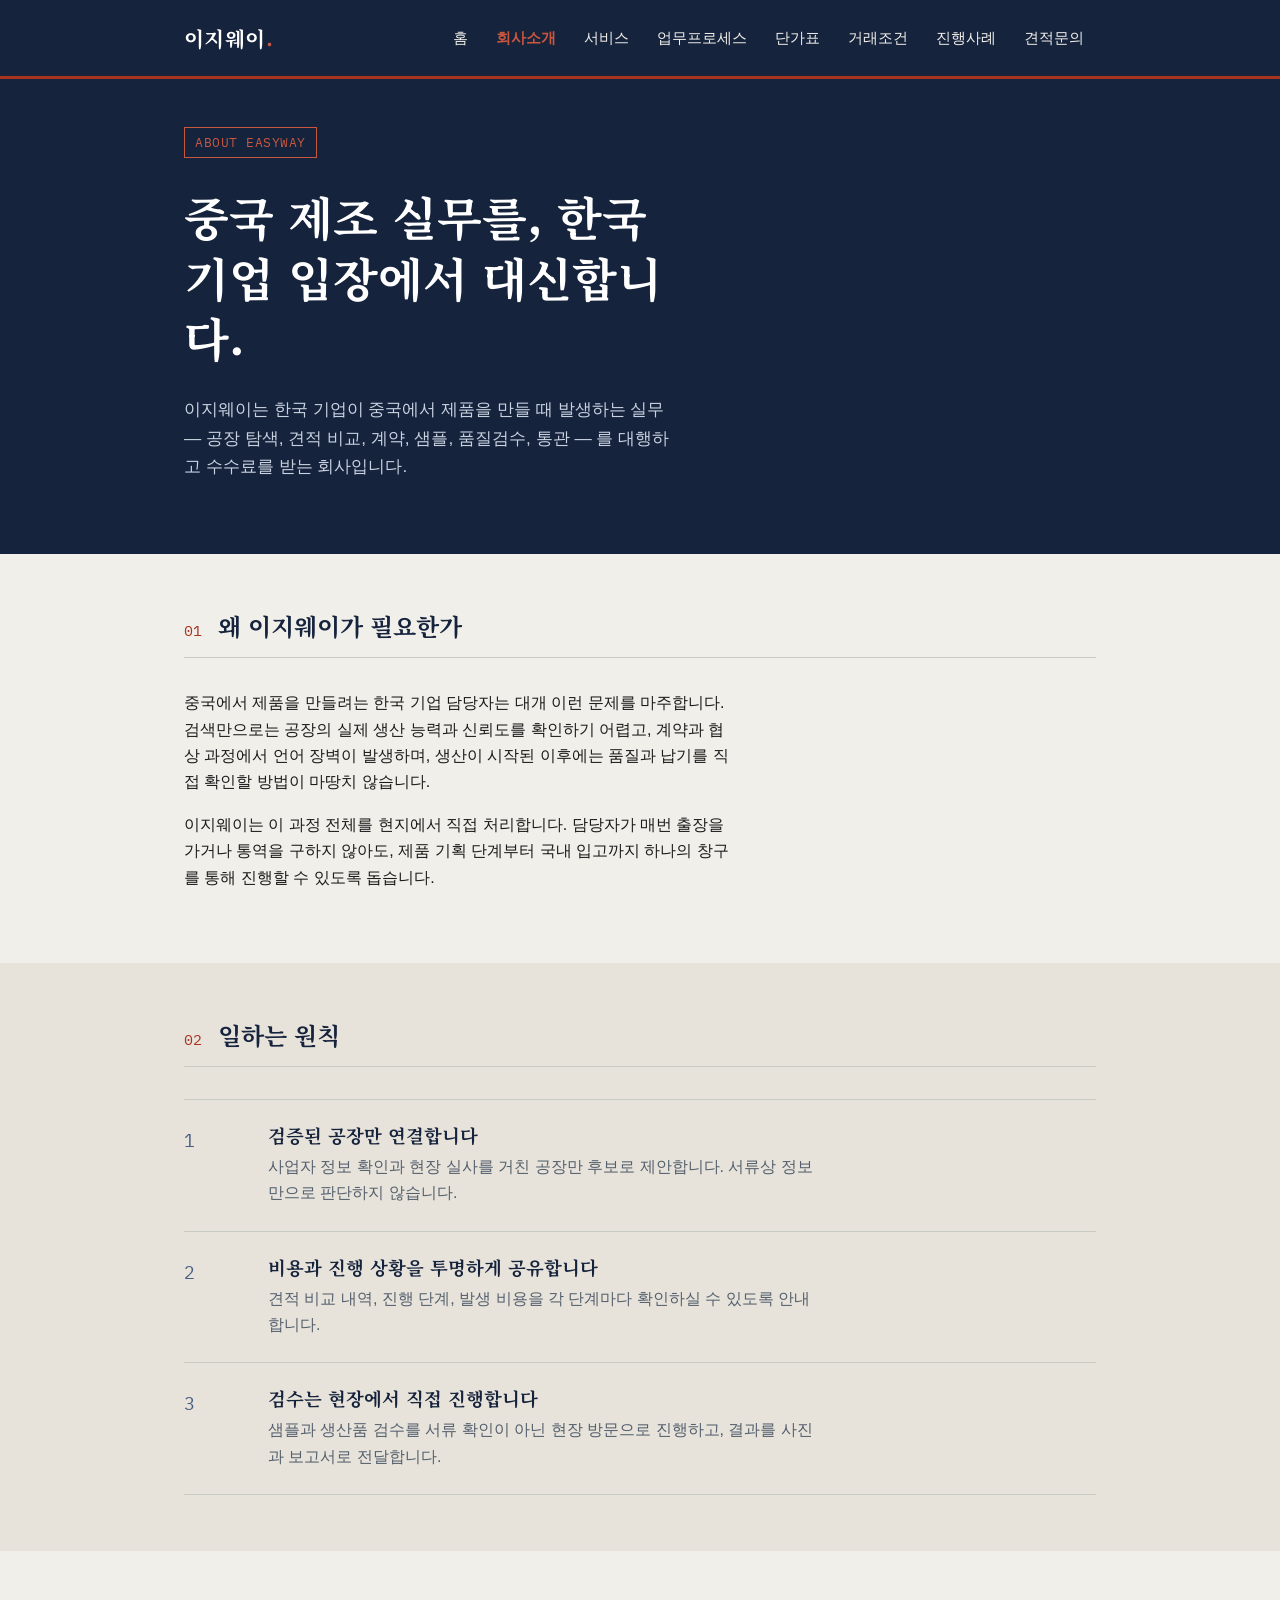
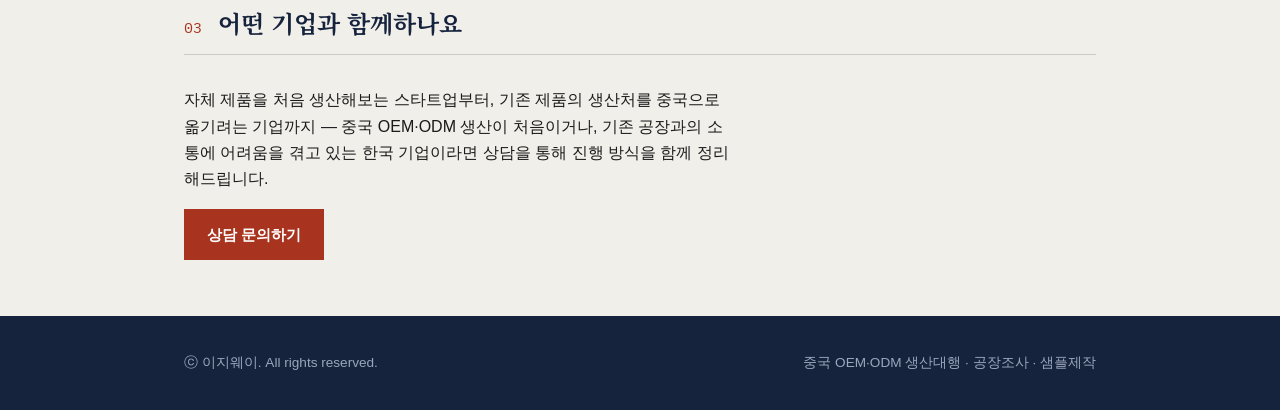
==== about.html @ d4799c17 "Add files via upload" ====
<!DOCTYPE html>
<html lang="ko">
<head>
<meta charset="UTF-8">
<meta name="viewport" content="width=device-width, initial-scale=1.0">
<title>회사소개 | 이지웨이</title>
<meta name="description" content="이지웨이는 한국 기업의 중국 OEM·ODM 생산을 대행하는 회사입니다.">
<link rel="stylesheet" href="style.css">
</head>
<body>

<header class="site-header">
  <div class="wrap">
    <a href="index.html" class="brand">이지웨이<span>.</span></a>
    <nav class="main-nav" aria-label="주요 메뉴">
      <ul>
        <li><a href="index.html">홈</a></li>
        <li><a href="about.html" aria-current="page">회사소개</a></li>
        <li><a href="services.html">서비스</a></li>
        <li><a href="process.html">업무프로세스</a></li>
        <li><a href="pricing.html">단가표</a></li>
        <li><a href="terms.html">거래조건</a></li>
        <li><a href="cases.html">진행사례</a></li>
        <li><a href="contact.html">견적문의</a></li>
      </ul>
    </nav>
  </div>
</header>

<section class="hero" style="padding: 48px 0 56px;">
  <div class="wrap">
    <span class="hero-eyebrow">ABOUT EASYWAY</span>
    <h1>중국 제조 실무를, 한국 기업 입장에서 대신합니다.</h1>
    <p class="lede">이지웨이는 한국 기업이 중국에서 제품을 만들 때 발생하는 실무 — 공장 탐색, 견적 비교, 계약, 샘플, 품질검수, 통관 — 를 대행하고 수수료를 받는 회사입니다.</p>
  </div>
</section>

<section>
  <div class="wrap">
    <div class="section-head">
      <span class="section-num">01</span>
      <h2>왜 이지웨이가 필요한가</h2>
    </div>
    <p>중국에서 제품을 만들려는 한국 기업 담당자는 대개 이런 문제를 마주합니다. 검색만으로는 공장의 실제 생산 능력과 신뢰도를 확인하기 어렵고, 계약과 협상 과정에서 언어 장벽이 발생하며, 생산이 시작된 이후에는 품질과 납기를 직접 확인할 방법이 마땅치 않습니다.</p>
    <p>이지웨이는 이 과정 전체를 현지에서 직접 처리합니다. 담당자가 매번 출장을 가거나 통역을 구하지 않아도, 제품 기획 단계부터 국내 입고까지 하나의 창구를 통해 진행할 수 있도록 돕습니다.</p>
  </div>
</section>

<section class="alt">
  <div class="wrap">
    <div class="section-head">
      <span class="section-num">02</span>
      <h2>일하는 원칙</h2>
    </div>
    <div class="service-list">
      <div class="service-row">
        <span class="num">1</span>
        <div>
          <h3>검증된 공장만 연결합니다</h3>
          <p>사업자 정보 확인과 현장 실사를 거친 공장만 후보로 제안합니다. 서류상 정보만으로 판단하지 않습니다.</p>
        </div>
      </div>
      <div class="service-row">
        <span class="num">2</span>
        <div>
          <h3>비용과 진행 상황을 투명하게 공유합니다</h3>
          <p>견적 비교 내역, 진행 단계, 발생 비용을 각 단계마다 확인하실 수 있도록 안내합니다.</p>
        </div>
      </div>
      <div class="service-row">
        <span class="num">3</span>
        <div>
          <h3>검수는 현장에서 직접 진행합니다</h3>
          <p>샘플과 생산품 검수를 서류 확인이 아닌 현장 방문으로 진행하고, 결과를 사진과 보고서로 전달합니다.</p>
        </div>
      </div>
    </div>
  </div>
</section>

<section>
  <div class="wrap">
    <div class="section-head">
      <span class="section-num">03</span>
      <h2>어떤 기업과 함께하나요</h2>
    </div>
    <p>자체 제품을 처음 생산해보는 스타트업부터, 기존 제품의 생산처를 중국으로 옮기려는 기업까지 — 중국 OEM·ODM 생산이 처음이거나, 기존 공장과의 소통에 어려움을 겪고 있는 한국 기업이라면 상담을 통해 진행 방식을 함께 정리해드립니다.</p>
    <a href="contact.html" class="btn btn-primary">상담 문의하기</a>
  </div>
</section>

<footer class="site-footer">
  <div class="wrap">
    <span>ⓒ 이지웨이. All rights reserved.</span>
    <span>중국 OEM·ODM 생산대행 · 공장조사 · 샘플제작</span>
  </div>
</footer>

</body>
</html>
---- style.css ----
/* =========================================================
   이지웨이 (EasyWay) — 중국 수입대행 / OEM·ODM 에이전시
   디자인 컨셉: 무역서류·통관 문서의 정직함
   세리프 헤드라인(계약서 느낌) + 실무형 산세리프 본문
   + 모노스페이스 숫자(견적서/단가표 느낌)
   ========================================================= */

@import url('https://fonts.googleapis.com/css2?family=Noto+Serif+KR:wght@500;700&family=Pretendard:wght@400;500;600&family=IBM+Plex+Mono:wght@500;600&display=swap');

:root {
  --navy-900: #16233D;
  --navy-700: #2B3E5E;
  --navy-500: #4A5F82;
  --paper: #F1EFEA;
  --paper-alt: #E7E3DA;
  --white: #FFFFFF;
  --ink: #1B1B1B;
  --ink-soft: #55606E;
  --line: #C9CCC4;
  --stamp: #A8341F;
  --stamp-soft: #C7573F;

  --font-display: 'Noto Serif KR', serif;
  --font-body: 'Pretendard', -apple-system, sans-serif;
  --font-mono: 'IBM Plex Mono', monospace;

  --max-width: 960px;
}

* { box-sizing: border-box; }

html { scroll-behavior: smooth; }

body {
  margin: 0;
  font-family: var(--font-body);
  color: var(--ink);
  background: var(--paper);
  line-height: 1.65;
  -webkit-font-smoothing: antialiased;
}

a { color: inherit; }

a:focus-visible,
button:focus-visible,
input:focus-visible,
textarea:focus-visible {
  outline: 2px solid var(--stamp);
  outline-offset: 3px;
}

h1, h2, h3 {
  font-family: var(--font-display);
  font-weight: 700;
  line-height: 1.3;
  margin: 0;
  color: var(--navy-900);
}

p { margin: 0 0 1em; max-width: 62ch; }

.wrap {
  max-width: var(--max-width);
  margin: 0 auto;
  padding: 0 24px;
}

/* ---------- Header / Nav ---------- */
.site-header {
  background: var(--navy-900);
  color: var(--paper);
  border-bottom: 3px solid var(--stamp);
}

.site-header .wrap {
  display: flex;
  align-items: center;
  justify-content: space-between;
  padding-top: 18px;
  padding-bottom: 18px;
  flex-wrap: wrap;
  gap: 12px;
}

.brand {
  font-family: var(--font-display);
  font-size: 1.3rem;
  font-weight: 700;
  color: var(--white);
  text-decoration: none;
  letter-spacing: 0.02em;
}

.brand span {
  color: var(--stamp-soft);
}

nav.main-nav ul {
  list-style: none;
  display: flex;
  gap: 4px;
  margin: 0;
  padding: 0;
  flex-wrap: wrap;
}

nav.main-nav a {
  display: inline-block;
  padding: 8px 12px;
  font-size: 0.92rem;
  text-decoration: none;
  color: var(--paper);
  border-radius: 3px;
  transition: background 0.15s ease;
}

nav.main-nav a:hover {
  background: rgba(255,255,255,0.08);
}

nav.main-nav a[aria-current="page"] {
  color: var(--stamp-soft);
  font-weight: 600;
}

/* ---------- Hero ---------- */
.hero {
  background: var(--navy-900);
  color: var(--paper);
  padding: 64px 0 72px;
  position: relative;
}

.hero .wrap {
  display: grid;
  gap: 28px;
}

.hero-eyebrow {
  font-family: var(--font-mono);
  font-size: 0.8rem;
  color: var(--stamp-soft);
  border: 1px solid var(--stamp-soft);
  display: inline-block;
  padding: 4px 10px;
  width: fit-content;
  letter-spacing: 0.04em;
}

.hero h1 {
  color: var(--white);
  font-size: clamp(1.9rem, 4vw, 2.9rem);
  max-width: 18ch;
}

.hero p.lede {
  color: #C9D2E0;
  font-size: 1.08rem;
  max-width: 52ch;
}

.hero-actions {
  display: flex;
  gap: 12px;
  flex-wrap: wrap;
}

/* ---------- Buttons ---------- */
.btn {
  display: inline-block;
  padding: 12px 22px;
  font-size: 0.95rem;
  font-weight: 600;
  text-decoration: none;
  border: 1px solid transparent;
  cursor: pointer;
  font-family: var(--font-body);
}

.btn-primary {
  background: var(--stamp);
  color: var(--white);
}
.btn-primary:hover { background: var(--stamp-soft); }

.btn-ghost {
  background: transparent;
  color: var(--paper);
  border-color: rgba(255,255,255,0.4);
}
.btn-ghost:hover { border-color: var(--paper); }

/* ---------- Sections ---------- */
section { padding: 56px 0; }
section.alt { background: var(--paper-alt); }

.section-head {
  display: flex;
  align-items: baseline;
  gap: 16px;
  border-bottom: 1px solid var(--line);
  padding-bottom: 14px;
  margin-bottom: 32px;
  flex-wrap: wrap;
}

.section-num {
  font-family: var(--font-mono);
  color: var(--stamp);
  font-size: 0.95rem;
}

.section-head h2 {
  font-size: 1.5rem;
}

.section-sub {
  color: var(--ink-soft);
  font-size: 0.98rem;
  margin: -20px 0 32px;
  max-width: 60ch;
}

/* ---------- Service grid (not cards — bordered rows) ---------- */
.service-list {
  display: grid;
  gap: 0;
  border-top: 1px solid var(--line);
}

.service-row {
  display: grid;
  grid-template-columns: 64px 1fr;
  gap: 20px;
  padding: 24px 0;
  border-bottom: 1px solid var(--line);
}

.service-row .num {
  font-family: var(--font-mono);
  color: var(--navy-500);
  font-size: 1.1rem;
  padding-top: 2px;
}

.service-row h3 {
  font-size: 1.15rem;
  margin-bottom: 6px;
}

.service-row p { margin: 0; color: var(--ink-soft); }

/* ---------- Process steps ---------- */
.process-list {
  display: grid;
  gap: 0;
}

.process-step {
  display: grid;
  grid-template-columns: 88px 1fr;
  gap: 20px;
  position: relative;
  padding-bottom: 40px;
}

.process-step:last-child { padding-bottom: 0; }

.process-step .step-marker {
  font-family: var(--font-mono);
  font-size: 0.85rem;
  color: var(--white);
  background: var(--navy-900);
  width: 44px;
  height: 44px;
  display: flex;
  align-items: center;
  justify-content: center;
  position: relative;
  z-index: 1;
}

.process-step:not(:last-child)::before {
  content: '';
  position: absolute;
  left: 22px;
  top: 44px;
  bottom: -40px;
  width: 1px;
  background: var(--line);
}

.process-step h3 {
  font-size: 1.1rem;
  margin-bottom: 6px;
}

.process-step p { margin: 0; color: var(--ink-soft); }

/* ---------- Pricing table ---------- */
table.pricing {
  width: 100%;
  border-collapse: collapse;
  font-size: 0.95rem;
  background: var(--white);
}

table.pricing caption {
  text-align: left;
  font-family: var(--font-mono);
  font-size: 0.85rem;
  color: var(--ink-soft);
  margin-bottom: 10px;
}

table.pricing th, table.pricing td {
  border: 1px solid var(--line);
  padding: 14px 16px;
  text-align: left;
  vertical-align: top;
}

table.pricing thead th {
  background: var(--navy-900);
  color: var(--paper);
  font-family: var(--font-body);
  font-weight: 600;
  font-size: 0.9rem;
}

table.pricing td.figure {
  font-family: var(--font-mono);
  white-space: nowrap;
}

.note-box {
  border-left: 3px solid var(--stamp);
  background: var(--white);
  padding: 16px 20px;
  margin-top: 28px;
  font-size: 0.92rem;
  color: var(--ink-soft);
}

.note-box strong { color: var(--ink); }

/* ---------- Terms ---------- */
.terms-block { margin-bottom: 36px; }
.terms-block h3 {
  font-size: 1.1rem;
  border-bottom: 1px solid var(--line);
  padding-bottom: 10px;
  margin-bottom: 14px;
}
.terms-block ul { margin: 0; padding-left: 1.2em; color: var(--ink-soft); }
.terms-block li { margin-bottom: 6px; }

/* ---------- Contact ---------- */
.contact-grid {
  display: grid;
  grid-template-columns: 1fr 1fr;
  gap: 48px;
}

.contact-info dl {
  display: grid;
  grid-template-columns: auto 1fr;
  gap: 8px 16px;
  margin: 0;
}
.contact-info dt {
  font-family: var(--font-mono);
  color: var(--ink-soft);
  font-size: 0.85rem;
  padding-top: 3px;
}
.contact-info dd { margin: 0; }

form.inquiry-form {
  display: grid;
  gap: 14px;
}

form.inquiry-form label {
  display: block;
  font-size: 0.88rem;
  font-weight: 600;
  margin-bottom: 6px;
  color: var(--navy-900);
}

form.inquiry-form input,
form.inquiry-form select,
form.inquiry-form textarea {
  width: 100%;
  padding: 10px 12px;
  border: 1px solid var(--line);
  background: var(--white);
  font-family: var(--font-body);
  font-size: 0.95rem;
}

form.inquiry-form textarea { resize: vertical; min-height: 110px; }

/* ---------- Footer ---------- */
footer.site-footer {
  background: var(--navy-900);
  color: #9AA6BC;
  padding: 36px 0;
  font-size: 0.85rem;
}

footer.site-footer .wrap {
  display: flex;
  justify-content: space-between;
  flex-wrap: wrap;
  gap: 12px;
}

/* ---------- Responsive ---------- */
@media (max-width: 640px) {
  .contact-grid { grid-template-columns: 1fr; }
  .service-row { grid-template-columns: 40px 1fr; }
  .process-step { grid-template-columns: 44px 1fr; }
}

@media (prefers-reduced-motion: reduce) {
  html { scroll-behavior: auto; }
  * { transition: none !important; }
}
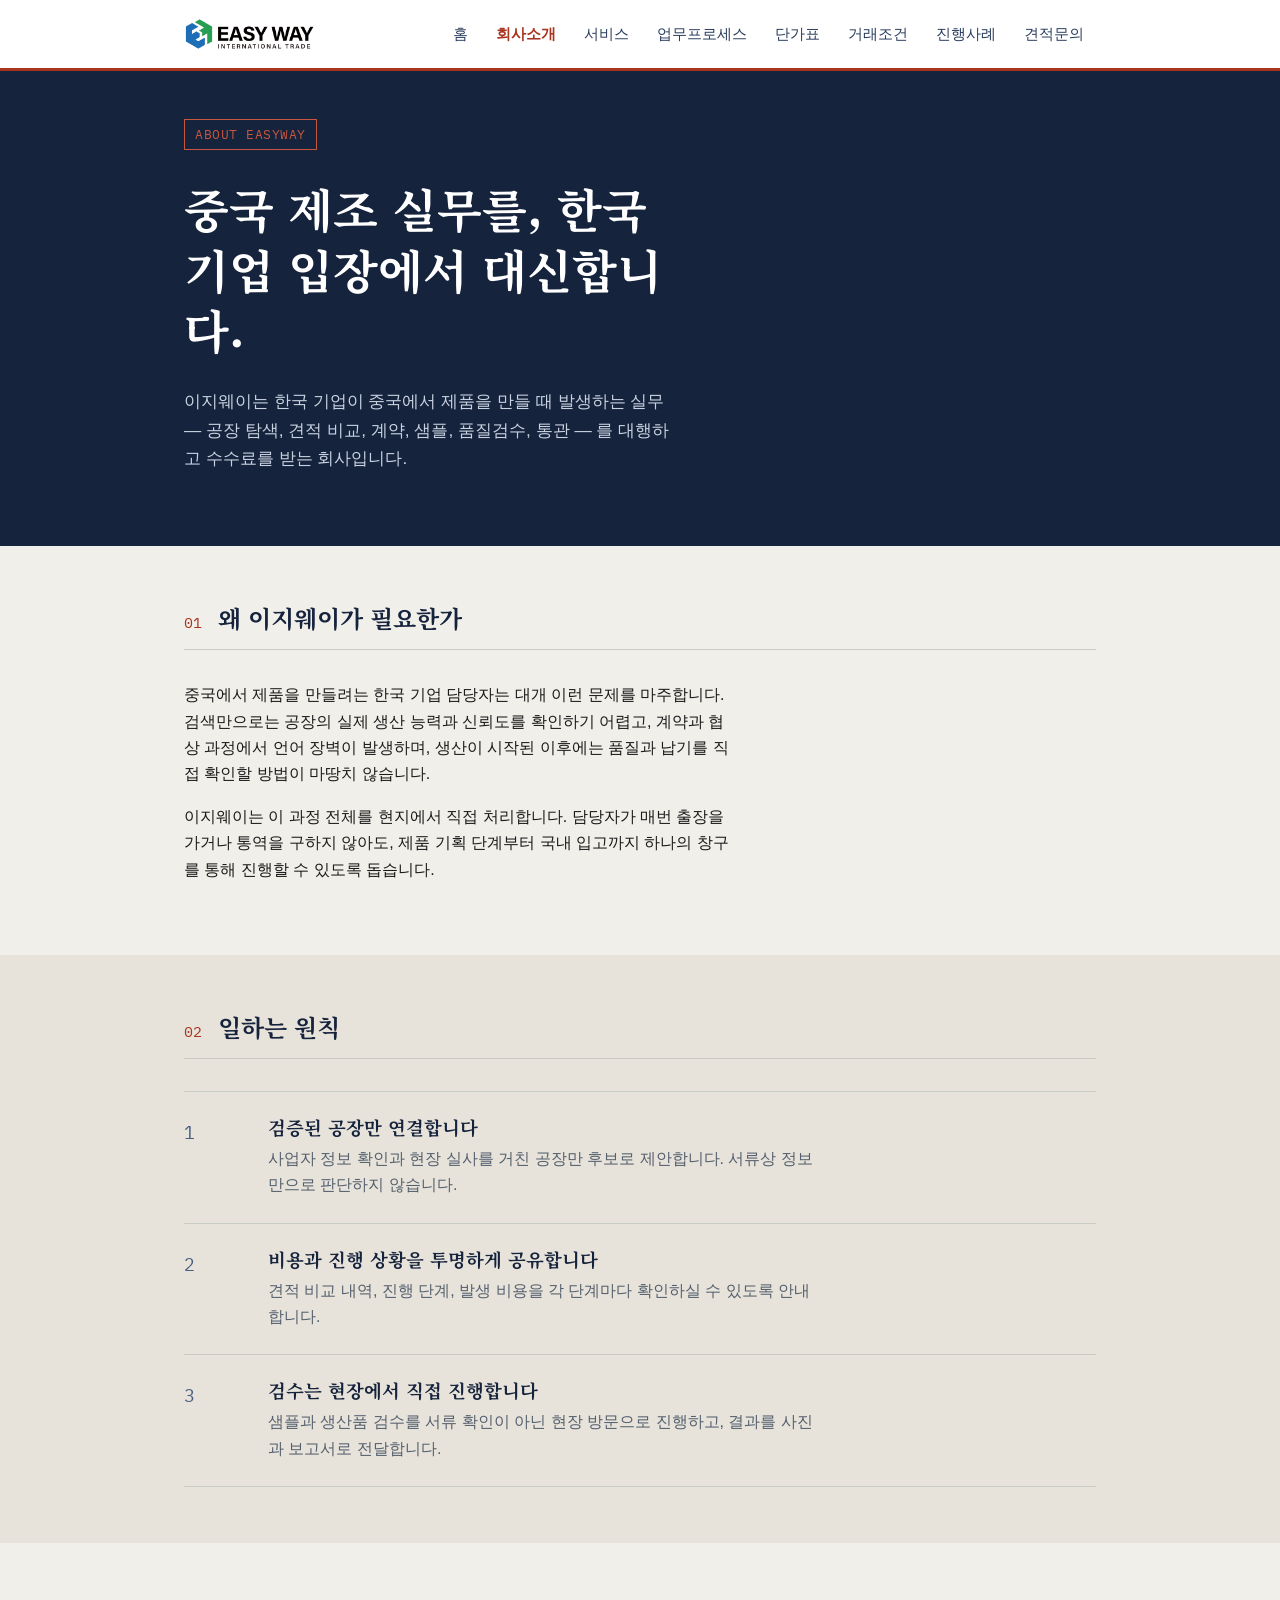
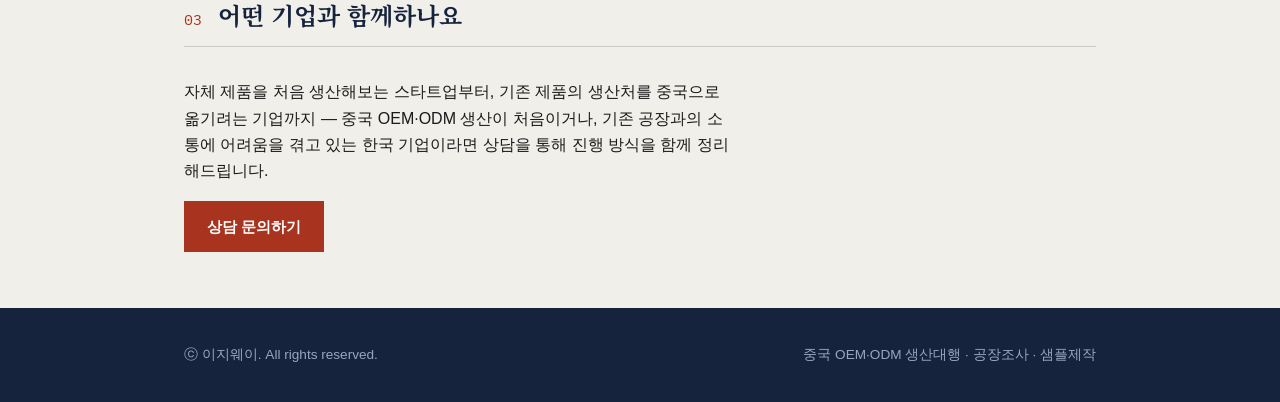
==== commit a5e5ec61: "Add files via upload" ====
--- a/about.html
+++ b/about.html
@@ -5,13 +5,14 @@
 <meta name="viewport" content="width=device-width, initial-scale=1.0">
 <title>회사소개 | 이지웨이</title>
 <meta name="description" content="이지웨이는 한국 기업의 중국 OEM·ODM 생산을 대행하는 회사입니다.">
+<link rel="icon" href="assets/favicon.png" type="image/png">
 <link rel="stylesheet" href="style.css">
 </head>
 <body>
 
 <header class="site-header">
   <div class="wrap">
-    <a href="index.html" class="brand">이지웨이<span>.</span></a>
+    <a href="index.html" class="brand"><img src="assets/logo-horizontal.png" alt="이지웨이 EASY WAY INTERNATIONAL TRADE" class="brand-logo"></a>
     <nav class="main-nav" aria-label="주요 메뉴">
       <ul>
         <li><a href="index.html">홈</a></li>
--- a/style.css
+++ b/style.css
@@ -68,8 +68,8 @@
 
 /* ---------- Header / Nav ---------- */
 .site-header {
-  background: var(--navy-900);
-  color: var(--paper);
+  background: var(--white);
+  color: var(--navy-900);
   border-bottom: 3px solid var(--stamp);
 }
 
@@ -77,23 +77,22 @@
   display: flex;
   align-items: center;
   justify-content: space-between;
-  padding-top: 18px;
-  padding-bottom: 18px;
+  padding-top: 14px;
+  padding-bottom: 14px;
   flex-wrap: wrap;
   gap: 12px;
 }
 
 .brand {
-  font-family: var(--font-display);
-  font-size: 1.3rem;
-  font-weight: 700;
-  color: var(--white);
+  display: flex;
+  align-items: center;
   text-decoration: none;
-  letter-spacing: 0.02em;
-}
-
-.brand span {
-  color: var(--stamp-soft);
+}
+
+.brand-logo {
+  height: 34px;
+  width: auto;
+  display: block;
 }
 
 nav.main-nav ul {
@@ -110,17 +109,17 @@
   padding: 8px 12px;
   font-size: 0.92rem;
   text-decoration: none;
-  color: var(--paper);
+  color: var(--navy-700);
   border-radius: 3px;
   transition: background 0.15s ease;
 }
 
 nav.main-nav a:hover {
-  background: rgba(255,255,255,0.08);
+  background: var(--paper-alt);
 }
 
 nav.main-nav a[aria-current="page"] {
-  color: var(--stamp-soft);
+  color: var(--stamp);
   font-weight: 600;
 }
 
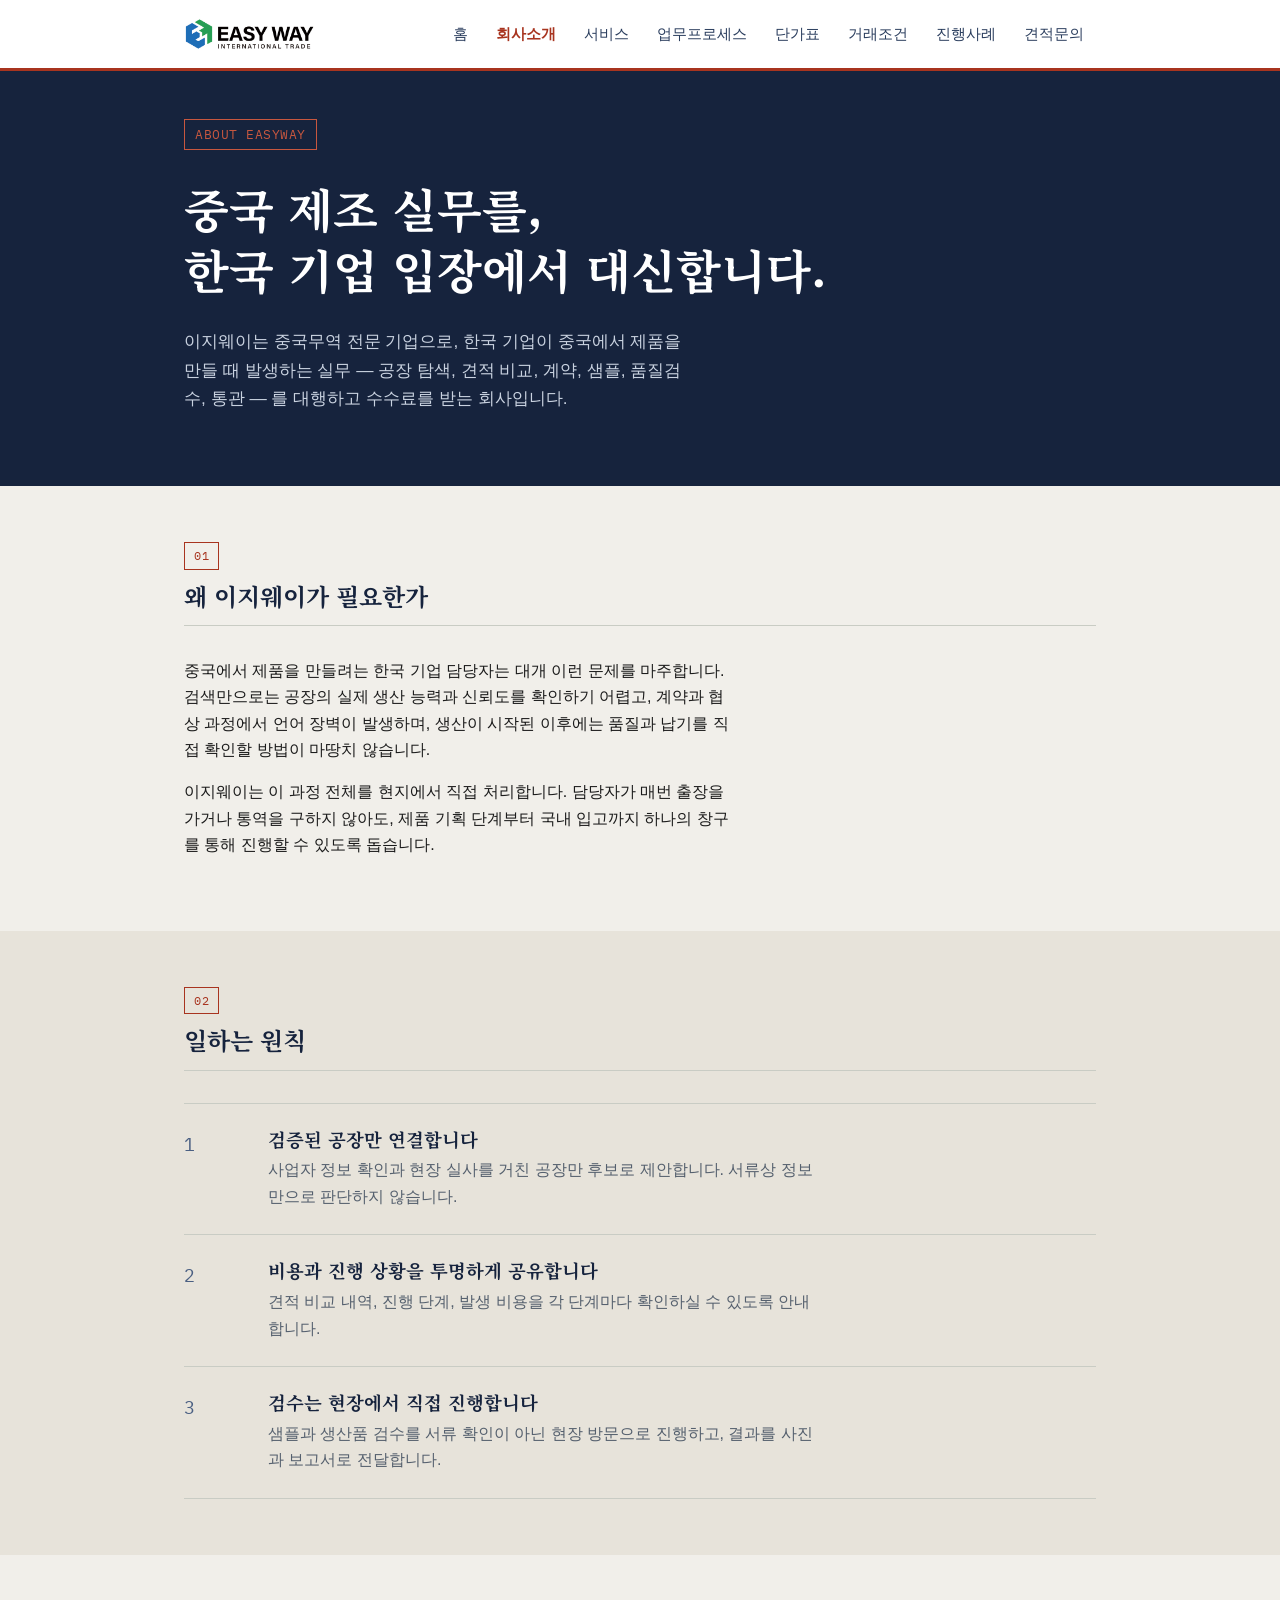
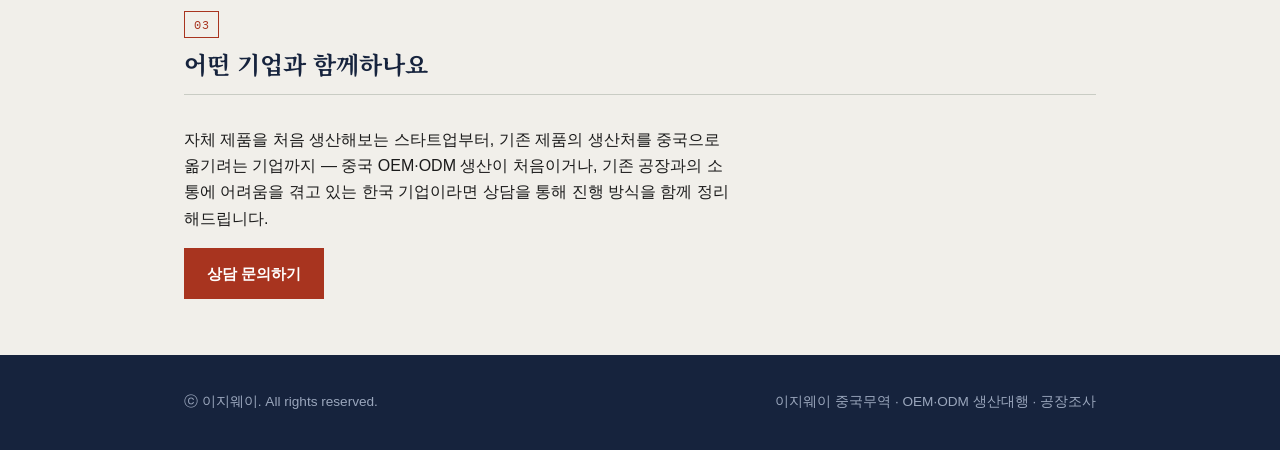
==== commit 9de1612f: "Add files via upload" ====
--- a/about.html
+++ b/about.html
@@ -3,8 +3,8 @@
 <head>
 <meta charset="UTF-8">
 <meta name="viewport" content="width=device-width, initial-scale=1.0">
-<title>회사소개 | 이지웨이</title>
-<meta name="description" content="이지웨이는 한국 기업의 중국 OEM·ODM 생산을 대행하는 회사입니다.">
+<title>회사소개 | 이지웨이 중국무역</title>
+<meta name="description" content="이지웨이는 한국 기업의 중국무역·OEM·ODM 생산을 대행하는 회사입니다.">
 <link rel="icon" href="assets/favicon.png" type="image/png">
 <link rel="stylesheet" href="style.css">
 </head>
@@ -31,8 +31,8 @@
 <section class="hero" style="padding: 48px 0 56px;">
   <div class="wrap">
     <span class="hero-eyebrow">ABOUT EASYWAY</span>
-    <h1>중국 제조 실무를, 한국 기업 입장에서 대신합니다.</h1>
-    <p class="lede">이지웨이는 한국 기업이 중국에서 제품을 만들 때 발생하는 실무 — 공장 탐색, 견적 비교, 계약, 샘플, 품질검수, 통관 — 를 대행하고 수수료를 받는 회사입니다.</p>
+    <h1>중국 제조 실무를,<br>한국 기업 입장에서 대신합니다.</h1>
+    <p class="lede">이지웨이는 중국무역 전문 기업으로, 한국 기업이 중국에서 제품을 만들 때 발생하는 실무 — 공장 탐색, 견적 비교, 계약, 샘플, 품질검수, 통관 — 를 대행하고 수수료를 받는 회사입니다.</p>
   </div>
 </section>
 
@@ -93,7 +93,7 @@
 <footer class="site-footer">
   <div class="wrap">
     <span>ⓒ 이지웨이. All rights reserved.</span>
-    <span>중국 OEM·ODM 생산대행 · 공장조사 · 샘플제작</span>
+    <span>이지웨이 중국무역 · OEM·ODM 생산대행 · 공장조사</span>
   </div>
 </footer>
 
--- a/style.css
+++ b/style.css
@@ -150,7 +150,6 @@
 .hero h1 {
   color: var(--white);
   font-size: clamp(1.9rem, 4vw, 2.9rem);
-  max-width: 18ch;
 }
 
 .hero p.lede {
@@ -196,18 +195,22 @@
 
 .section-head {
   display: flex;
-  align-items: baseline;
-  gap: 16px;
+  flex-direction: column;
+  gap: 10px;
   border-bottom: 1px solid var(--line);
   padding-bottom: 14px;
   margin-bottom: 32px;
-  flex-wrap: wrap;
 }
 
 .section-num {
   font-family: var(--font-mono);
   color: var(--stamp);
-  font-size: 0.95rem;
+  font-size: 0.75rem;
+  border: 1px solid var(--stamp);
+  display: inline-block;
+  width: fit-content;
+  padding: 3px 9px;
+  letter-spacing: 0.05em;
 }
 
 .section-head h2 {
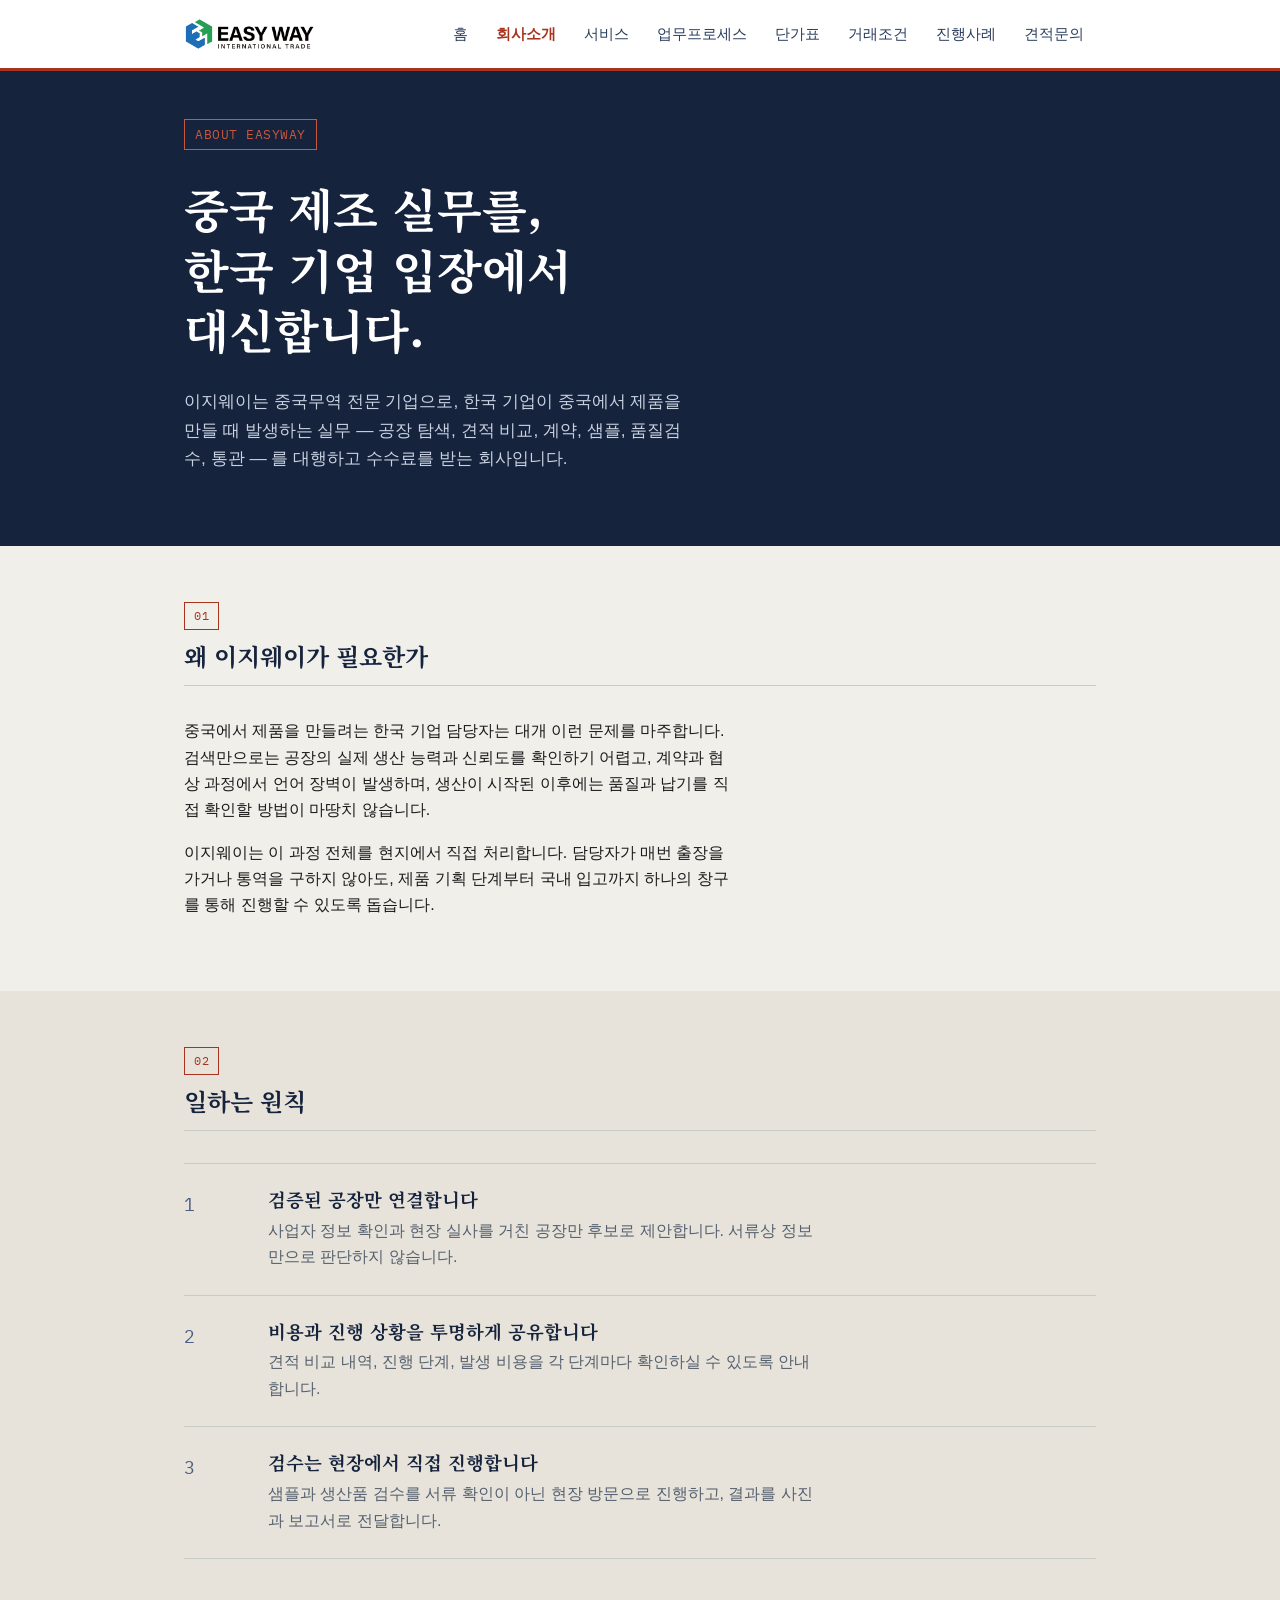
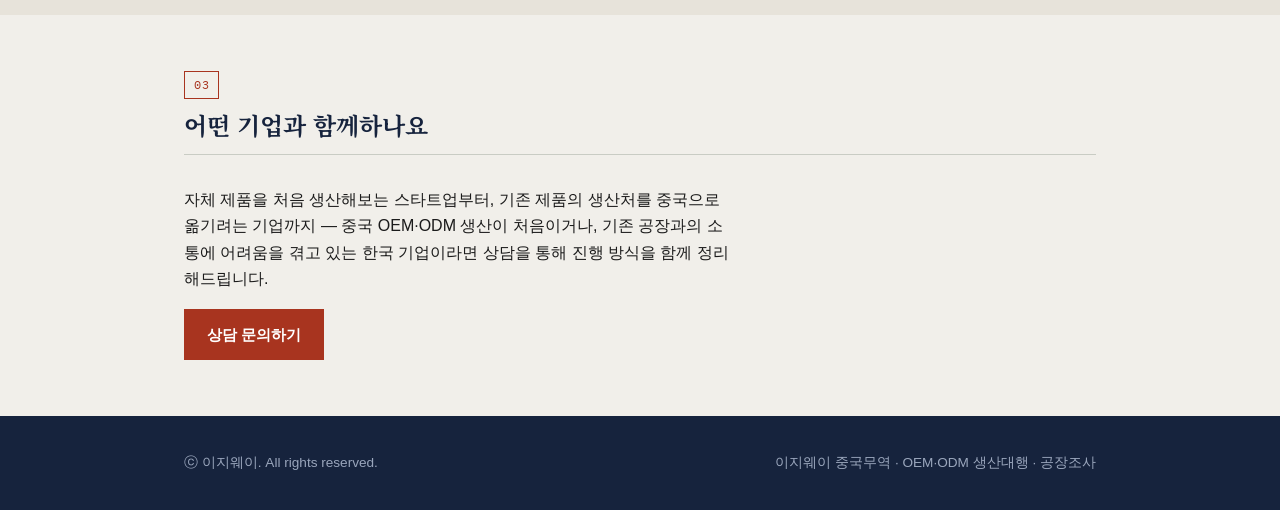
==== commit 8a0458a2: "Add files via upload" ====
--- a/about.html
+++ b/about.html
@@ -31,7 +31,7 @@
 <section class="hero" style="padding: 48px 0 56px;">
   <div class="wrap">
     <span class="hero-eyebrow">ABOUT EASYWAY</span>
-    <h1>중국 제조 실무를,<br>한국 기업 입장에서 대신합니다.</h1>
+    <h1>중국 제조 실무를,<br>한국 기업 입장에서<br>대신합니다.</h1>
     <p class="lede">이지웨이는 중국무역 전문 기업으로, 한국 기업이 중국에서 제품을 만들 때 발생하는 실무 — 공장 탐색, 견적 비교, 계약, 샘플, 품질검수, 통관 — 를 대행하고 수수료를 받는 회사입니다.</p>
   </div>
 </section>
--- a/style.css
+++ b/style.css
@@ -182,6 +182,12 @@
 }
 .btn-primary:hover { background: var(--stamp-soft); }
 
+.btn-kakao {
+  background: #FEE500;
+  color: #191600;
+}
+.btn-kakao:hover { background: #FFEB4D; }
+
 .btn-ghost {
   background: transparent;
   color: var(--paper);
@@ -301,8 +307,16 @@
 .process-step p { margin: 0; color: var(--ink-soft); }
 
 /* ---------- Pricing table ---------- */
+.table-scroll {
+  overflow-x: auto;
+  -webkit-overflow-scrolling: touch;
+  margin: 0 -24px;
+  padding: 0 24px;
+}
+
 table.pricing {
   width: 100%;
+  min-width: 640px;
   border-collapse: collapse;
   font-size: 0.95rem;
   background: var(--white);
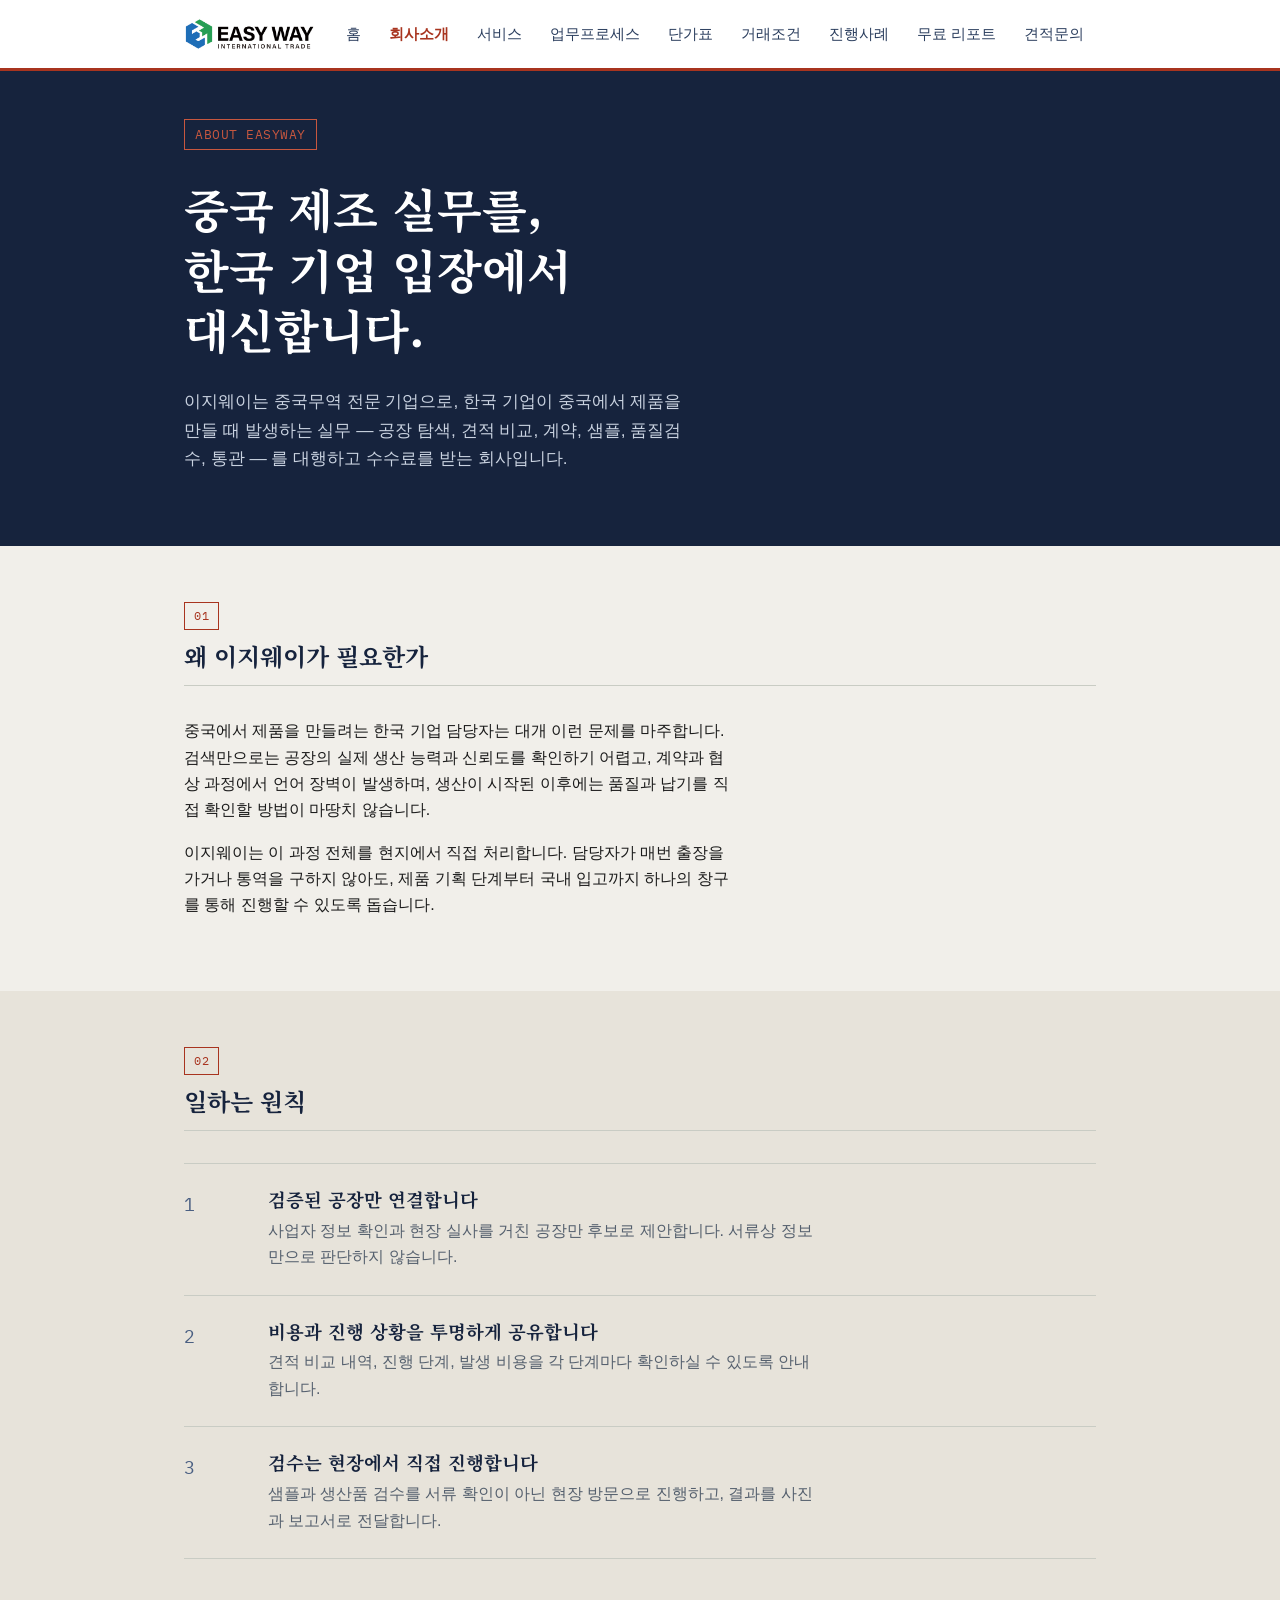
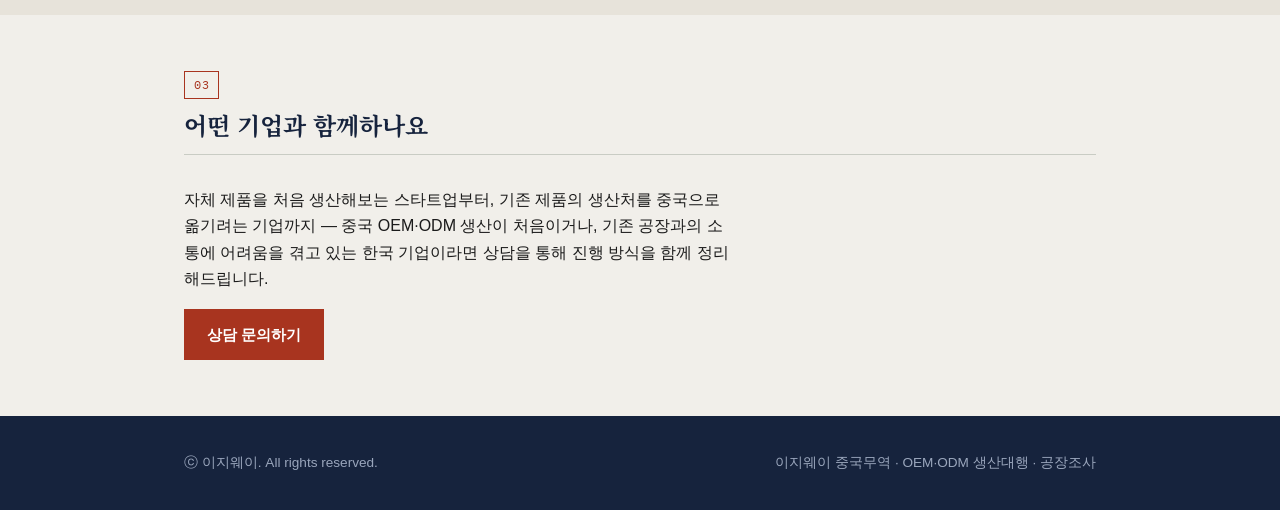
==== commit 00e2975a: "Add files via upload" ====
--- a/about.html
+++ b/about.html
@@ -22,6 +22,7 @@
         <li><a href="pricing.html">단가표</a></li>
         <li><a href="terms.html">거래조건</a></li>
         <li><a href="cases.html">진행사례</a></li>
+        <li><a href="reports.html">무료 리포트</a></li>
         <li><a href="contact.html">견적문의</a></li>
       </ul>
     </nav>
--- a/style.css
+++ b/style.css
@@ -419,6 +419,98 @@
 
 form.inquiry-form textarea { resize: vertical; min-height: 110px; }
 
+/* ---------- Reports (free report archive) ---------- */
+.report-status {
+  color: var(--ink-soft);
+  border: 1px dashed var(--line);
+  padding: 20px;
+  font-size: 0.95rem;
+}
+
+.report-grid {
+  display: grid;
+  grid-template-columns: repeat(auto-fill, minmax(260px, 1fr));
+  gap: 24px;
+}
+
+.report-card {
+  background: var(--white);
+  border: 1px solid var(--line);
+  display: flex;
+  flex-direction: column;
+}
+
+.report-thumb {
+  aspect-ratio: 16 / 10;
+  background: var(--paper-alt);
+  overflow: hidden;
+  border-bottom: 3px solid var(--stamp);
+}
+
+.report-thumb img {
+  width: 100%;
+  height: 100%;
+  object-fit: cover;
+  display: block;
+}
+
+.report-body {
+  padding: 18px 18px 20px;
+  display: flex;
+  flex-direction: column;
+  gap: 8px;
+  flex: 1;
+}
+
+.report-date {
+  font-family: var(--font-mono);
+  font-size: 0.78rem;
+  color: var(--ink-soft);
+}
+
+.report-body h3 {
+  font-size: 1.08rem;
+  line-height: 1.4;
+}
+
+.report-body p {
+  color: var(--ink-soft);
+  font-size: 0.92rem;
+  margin: 0;
+}
+
+.report-actions {
+  display: flex;
+  gap: 8px;
+  flex-wrap: wrap;
+  margin-top: 10px;
+}
+
+.btn-sm {
+  padding: 9px 14px;
+  font-size: 0.85rem;
+}
+
+.btn-ghost-dark {
+  background: transparent;
+  color: var(--navy-900);
+  border-color: var(--navy-700);
+}
+.btn-ghost-dark:hover { background: var(--paper-alt); }
+
+.report-kakao-link {
+  margin-top: 8px;
+  font-size: 0.85rem;
+  color: var(--stamp);
+  text-decoration: none;
+  font-weight: 600;
+}
+.report-kakao-link:hover { text-decoration: underline; }
+
+@media (max-width: 640px) {
+  .report-grid { grid-template-columns: 1fr; }
+}
+
 /* ---------- Footer ---------- */
 footer.site-footer {
   background: var(--navy-900);
